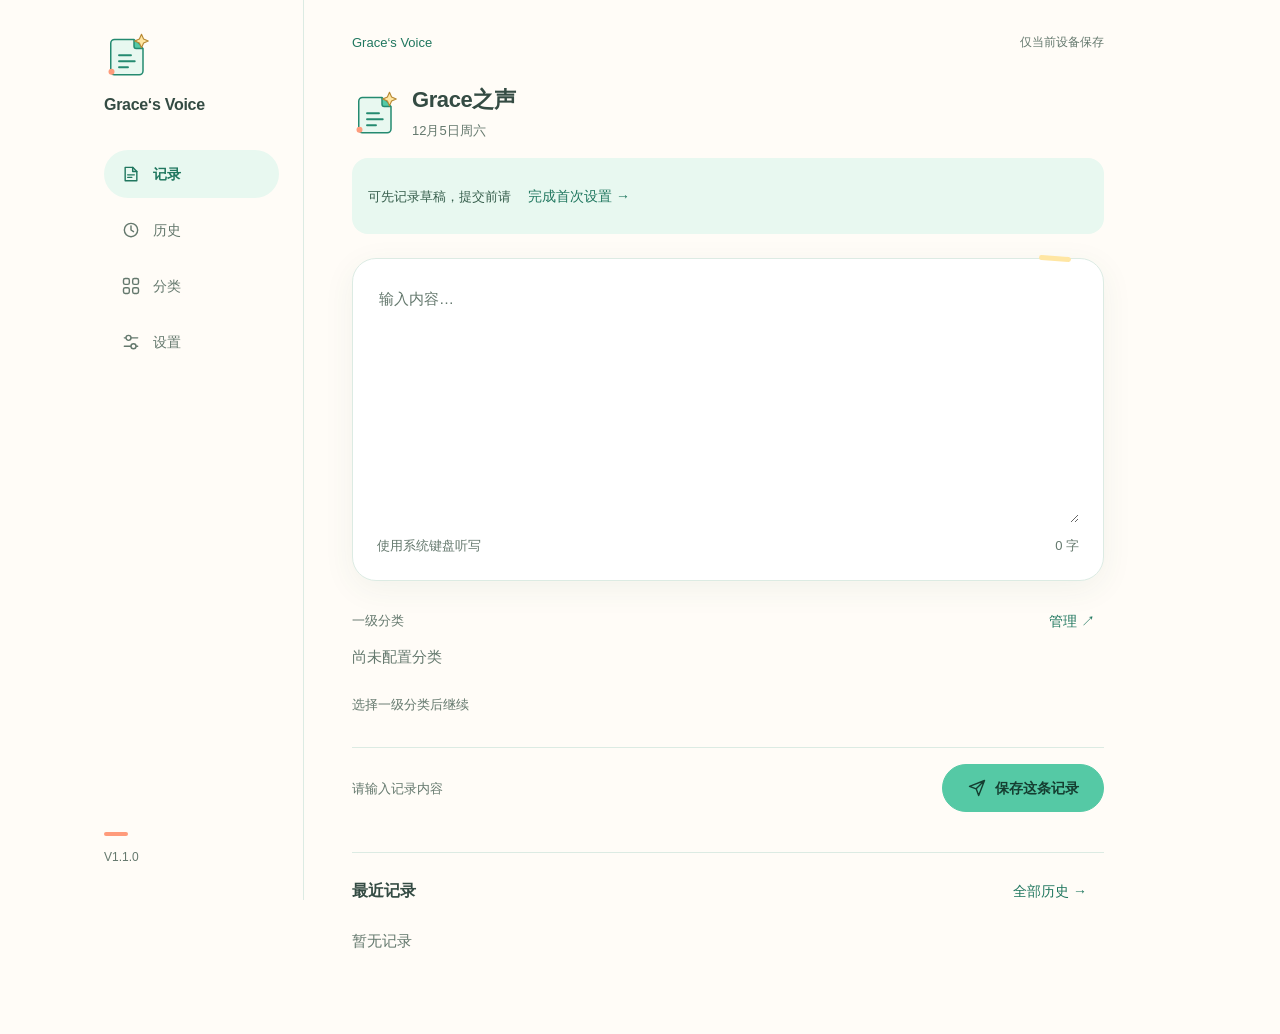
==== index.html @ b17ae425 "Add files via upload" ====
<!doctype html><html lang="zh-CN"><meta charset="utf-8"><meta name="referrer" content="no-referrer"><meta name="viewport" content="width=device-width,initial-scale=1,viewport-fit=cover"><meta name="theme-color" content="#55C9A5"><link rel="manifest" href="manifest.webmanifest"><link rel="apple-touch-icon" href="icon-192.png"><meta name="apple-mobile-web-app-capable" content="yes"><title>Grace‘s Voice</title><link rel="stylesheet" href="design-system.css"><link rel="icon" type="image/svg+xml" href="brand-icon.svg"><div class="shell"><aside class="sidebar"><div class="mark"><svg class="brand-symbol" viewBox="0 0 64 64" aria-hidden="true" xmlns="http://www.w3.org/2000/svg"><path d="M14 10h26l12 12v30a5 5 0 0 1-5 5H14a5 5 0 0 1-5-5V15a5 5 0 0 1 5-5Z" fill="#E8F8F0" stroke="#248A70" stroke-width="2" stroke-linejoin="round"/><path d="M40 10v9a3 3 0 0 0 3 3h9" fill="#55C9A5" stroke="#248A70" stroke-width="2" stroke-linejoin="round"/><path d="M20 31h16M20 39h21M20 47h12" stroke="#248A70" stroke-width="2.5" stroke-linecap="round"/><path d="m50 3 2.8 6.2L59 12l-6.2 2.8L50 21l-2.8-6.2L41 12l6.2-2.8Z" fill="#FFE6A3" stroke="#B78832" stroke-width="1.5" stroke-linejoin="round"/><circle cx="10" cy="53" r="4" fill="#FF9B7B"/></svg></div><div class="brand">Grace‘s Voice</div><div class="nav" id="nav"></div><div class="sidefoot">V1.1.0</div></aside><main class="main" id="app"></main></div><nav class="bottomnav" id="bottom"></nav><div id="overlay"></div><div id="toast" role="status" aria-live="polite"></div><script src="core.js"></script><script src="config-transfer.js"></script><script src="binding.js"></script><script src="store.js"></script><script src="app.js"></script></html>
---- design-system.css ----
/* Grace‘s Voice · Fresh Journal / Playful Minimalism */
:root{
 --mint:#55c9a5;--mint-deep:#20775f;--mint-soft:#e8f8f0;--cream:#fffcf7;--coral:#ff9b7b;--yellow:#ffe6a3;
 --ink:#344b43;--muted:#64786d;--line:#dcebe3;--accent:var(--mint-deep);--bg:var(--cream);--paper:#fff;--danger:#a23f32;--warning-bg:#fff4d8;--warning-ink:#78591e;
 --font:-apple-system,BlinkMacSystemFont,"PingFang SC",sans-serif;
 --text-title:22px;--text-section:16px;--text-body:15px;--text-action:14px;--text-meta:13px;--text-fine:12px;
 --s1:4px;--s2:8px;--s3:12px;--s4:16px;--s6:24px;--s8:32px;--gutter:20px;
 --r-field:16px;--r-card:24px;--r-pill:999px;--control:44px;--field:48px;--icon:20px;
 --ease:cubic-bezier(.2,.7,.2,1);--duration:180ms;--shadow:0 8px 32px #345d4710;
}
*{box-sizing:border-box}body{margin:0;background:var(--bg);color:var(--ink);font:var(--text-body)/1.65 var(--font);-webkit-font-smoothing:antialiased}button,input,textarea,select{font:inherit;color:inherit}button,a{touch-action:manipulation}button{display:inline-flex;align-items:center;justify-content:center;gap:var(--s2);cursor:pointer;min-height:var(--control);padding:var(--s2) var(--s4);border:1px solid var(--line);border-radius:var(--r-pill);background:var(--paper);font-size:var(--text-action);font-weight:500;line-height:1.45;transition:background var(--duration),border-color var(--duration),transform var(--duration) var(--ease);overflow-wrap:anywhere}button:hover{background:var(--mint-soft);border-color:#afdcca}button:active{transform:scale(.97)}button:focus-visible,a:focus-visible,summary:focus-visible{outline:3px solid var(--mint-deep);outline-offset:3px}button:disabled{background:#edf2ef;border-color:#e0e8e3;color:#728078;cursor:not-allowed;transform:none}.primary{background:var(--mint);border-color:var(--mint);color:#153e31;font-weight:650}.primary:hover{background:#71d4b4;border-color:#71d4b4}.ghost{background:transparent;border-color:transparent;color:var(--mint-deep)}.danger{color:var(--danger)}.danger:hover{background:#fff0e9;border-color:var(--coral)}a{color:var(--mint-deep)}.muted,small{color:var(--muted)}small{font-size:var(--text-meta)}h1,h2,h3,p{overflow-wrap:anywhere}h1{font-size:var(--text-title);line-height:1.4;font-weight:650;letter-spacing:-.4px;margin:0}h2,h3{font-size:var(--text-section);line-height:1.5;font-weight:600;margin:0}p{margin:var(--s4) 0}.icon{width:var(--icon);height:var(--icon);flex:none;vertical-align:middle;stroke:currentColor;fill:none;stroke-width:1.7;stroke-linecap:round;stroke-linejoin:round}.brand-symbol{width:40px;height:40px;flex:none;vertical-align:middle}.shell{max-width:1120px;margin:auto;display:grid;grid-template-columns:224px minmax(0,1fr);min-height:100vh}.sidebar{position:sticky;top:0;height:100vh;display:flex;flex-direction:column;padding:var(--s8) var(--s6);border-right:1px solid var(--line)}.brand{font-size:var(--text-section);font-weight:650;letter-spacing:-.3px;white-space:nowrap;margin:var(--s3) 0 var(--s8)}.mark{display:block}.mark .brand-symbol{width:48px;height:48px}.nav{display:flex;flex-direction:column;gap:var(--s2)}.nav button{justify-content:flex-start;border-color:transparent;background:transparent;color:var(--muted);gap:var(--s3);min-height:48px}.nav button.active{background:var(--mint-soft);color:var(--mint-deep);font-weight:600}.sidefoot{margin-top:auto;font-size:var(--text-fine);color:var(--muted)}.sidefoot:before{content:'';display:block;width:24px;height:4px;background:var(--coral);border-radius:var(--r-pill);margin-bottom:var(--s3)}.main{padding:var(--s8) 48px 64px;width:100%;min-width:0;max-width:848px}.top{display:flex;align-items:center;justify-content:space-between;gap:var(--s3);margin-bottom:var(--s8);flex-wrap:wrap}.eyebrow{font-size:var(--text-meta);font-weight:500;color:var(--mint-deep)}.proto{font-size:var(--text-fine);color:var(--muted)}.pageheading{margin-bottom:var(--s6)}.homeheading{display:flex;align-items:center;gap:var(--s3)}.homeheading .titles{min-width:0}.date{color:var(--muted);font-size:var(--text-meta);margin-top:var(--s1)}.homeheading .brand-symbol{width:48px;height:48px}.lead{font-size:var(--text-meta);color:var(--muted);margin:var(--s2) 0 var(--s6)}.editor{margin-top:var(--s6);background:var(--paper);border:1px solid var(--line);border-radius:var(--r-card);padding:var(--s6);box-shadow:var(--shadow);position:relative;transition:border-color var(--duration),box-shadow var(--duration)}.editor:before{content:'';position:absolute;width:32px;height:5px;border-radius:var(--r-pill);background:var(--yellow);top:-3px;right:32px;transform:rotate(4deg)}.editor:focus-within{border-color:var(--mint);box-shadow:0 0 0 3px #55c9a51a,var(--shadow)}.editor textarea{display:block;width:100%;min-height:240px;max-height:50vh;resize:vertical;border:0;outline:0;background:transparent;font-size:var(--text-body);line-height:1.9}.editor textarea::placeholder{color:var(--muted)}.editorfoot{display:flex;align-items:center;justify-content:space-between;gap:var(--s3);font-size:var(--text-meta);color:var(--muted);padding-top:var(--s3)}.section{margin-top:var(--s6)}.sectionlabel{display:flex;align-items:center;justify-content:space-between;gap:var(--s2);font-size:var(--text-meta);color:var(--muted);margin-bottom:var(--s2)}.sectionlabel .ghost{min-height:32px;padding:var(--s1) var(--s2)}.chips{display:flex;flex-wrap:wrap;gap:var(--s2)}.chip{min-height:var(--control);padding:var(--s2) var(--s4);max-width:100%;background:var(--paper);border-color:var(--line);font-weight:500}.chip.selected{background:var(--mint-soft);color:var(--mint-deep);border-color:#86cdb4;animation:select-in var(--duration) var(--ease)}.chip .icon{width:16px;height:16px}.secondary-tags .chip{background:transparent;border-style:dashed}.secondary-tags .chip.selected{background:var(--mint-soft);border-style:solid}.target{font-size:var(--text-meta);color:var(--mint-deep);overflow-wrap:anywhere;margin-top:var(--s4);padding-left:var(--s2);border-left:2px solid var(--mint)}.savebar{display:flex;align-items:center;justify-content:space-between;gap:var(--s3);margin-top:var(--s6);padding:var(--s4) 0;background:var(--bg);border-top:1px solid var(--line)}.savebar .primary{min-height:48px;flex:none;padding:var(--s3) var(--s6)}.savebar .hint{max-width:45%}.hint{font-size:var(--text-meta);color:var(--muted)}.recent{margin-top:var(--s6);padding-top:var(--s4);border-top:1px solid var(--line)}.recent .sectionlabel{font-size:var(--text-section);font-weight:600;color:var(--ink);margin:0}.row{display:flex;align-items:center;justify-content:space-between;gap:var(--s3)}.record{display:block;width:100%;text-align:left;background:transparent;border:0;border-bottom:1px solid var(--line);border-radius:0;padding:var(--s6) 0;line-height:1.65;font-weight:400}.record:hover{background:#e8f8f055;border-color:var(--line)}.record:active{transform:none}.record .row{align-items:flex-start;font-size:var(--text-meta);flex-wrap:wrap;gap:var(--s2)}.record p{font-size:var(--text-body);margin:var(--s3) 0 var(--s2);white-space:nowrap;overflow:hidden;text-overflow:ellipsis}.record small{font-size:var(--text-meta)}.badge{display:inline-flex;align-items:center;gap:var(--s1);font-size:var(--text-fine);line-height:1.6;background:var(--mint-soft);color:var(--mint-deep);border-radius:var(--r-pill);padding:var(--s1) var(--s2);white-space:nowrap}.badge:before{content:'';width:5px;height:5px;background:currentColor;border-radius:50%}.badge.local{background:var(--warning-bg);color:var(--warning-ink)}.panel{padding:var(--s6);margin:var(--s6) 0;background:var(--paper);border:1px solid var(--line);border-radius:var(--r-card)}.panel>h2{display:flex;align-items:center;gap:var(--s2)}.panel>h2:before{content:'';width:4px;height:16px;border-radius:var(--r-pill);background:var(--mint)}.panel>button{margin-top:var(--s2)}.categoryselector select{flex:1;min-width:0}.categoryselector button{flex:none}.mappinglist .section{margin-bottom:var(--s3)}.child{padding:var(--s4) 0;border-top:1px solid var(--line)}.child>div{min-width:0}.child button{flex:none}.path{font-size:var(--text-meta);color:var(--muted);overflow-wrap:anywhere;margin-top:var(--s1)}label{display:block;font-size:var(--text-meta);color:var(--muted);margin:var(--s4) 0 var(--s2)}input,select{width:100%;min-height:var(--field);background:var(--paper);border:1px solid var(--line);border-radius:var(--r-field);padding:var(--s3) var(--s4);outline:0;transition:border-color var(--duration),box-shadow var(--duration)}input:focus,select:focus{border-color:var(--mint-deep);box-shadow:0 0 0 3px #55c9a522}input::placeholder{color:var(--muted)}.notice{font-size:var(--text-meta);background:var(--mint-soft);color:#365e4c;border-radius:var(--r-field);padding:var(--s4);margin:var(--s4) 0;overflow-wrap:anywhere}.warning{background:var(--warning-bg);color:var(--warning-ink)}.error{font-size:var(--text-meta);color:var(--danger);min-height:24px;margin-top:var(--s2)}.detailbody{white-space:pre-wrap;overflow-wrap:anywhere;font-size:var(--text-body);line-height:1.9;margin:var(--s6) 0}.meta{display:grid;grid-template-columns:80px minmax(0,1fr);gap:var(--s3);font-size:var(--text-meta);overflow-wrap:anywhere;border-top:1px solid var(--line);padding-top:var(--s4)}.meta dt{color:var(--muted)}.meta dd{margin:0}.modalback{position:fixed;inset:0;z-index:20;background:#244a3a40;backdrop-filter:blur(5px);display:grid;place-items:center;padding:var(--s6);animation:fade-in var(--duration) var(--ease)}.modal{background:var(--bg);width:100%;max-width:480px;max-height:88dvh;overflow:auto;overscroll-behavior:contain;border-radius:var(--r-card);padding:var(--s6);box-shadow:0 24px 80px #1e44332b;animation:sheet-in 220ms var(--ease)}.modal>.row{margin-bottom:var(--s4);align-items:flex-start}.modal>.row h2{padding-top:var(--s2)}.modal>.row>.ghost{width:44px;flex:none;padding:0;background:var(--mint-soft)}.modal p{font-size:var(--text-body);color:var(--muted)}.modal p.hint{font-size:var(--text-meta)}.modal .actions{display:flex;justify-content:flex-end;flex-wrap:wrap;gap:var(--s2);margin-top:var(--s6);padding-top:var(--s4);border-top:1px solid var(--line)}.modal pre{font:var(--text-meta)/1.8 var(--font);white-space:pre-wrap;overflow-wrap:anywhere;background:var(--paper);border-radius:var(--r-field);padding:var(--s4)}.toast{position:fixed;z-index:40;left:50%;bottom:var(--s8);transform:translateX(-50%);max-width:calc(100% - 40px);width:max-content;background:#244f40;color:white;border:1px solid #55c9a550;border-radius:var(--r-field);padding:var(--s3) var(--s4);font-size:var(--text-meta);box-shadow:var(--shadow);display:flex;align-items:center;gap:var(--s3);animation:toast-in 200ms var(--ease)}.toast .brand-symbol{width:28px;height:28px}.steps{display:flex;gap:var(--s2);margin:var(--s6) 0}.steps i{height:4px;flex:1;background:var(--line);border-radius:var(--r-pill)}.steps i.on{background:var(--mint)}.guide-mark{display:flex;justify-content:center;padding:var(--s2) 0}.guide-mark .brand-symbol,.empty .brand-symbol{width:64px;height:64px}.empty{text-align:center;padding:var(--s8) var(--s4);color:var(--muted)}.empty .brand-symbol{display:block;margin:0 auto var(--s4)}.empty button{margin-top:var(--s4)}.demo{margin-top:var(--s8);border-top:1px dashed var(--line);padding-top:var(--s4);font-size:var(--text-fine);color:var(--muted)}.demo summary{cursor:pointer;min-height:32px}.demo .chips{margin-top:var(--s3)}.demo button{font-size:var(--text-meta)}.bottomnav{display:none}.fakekeyboard{display:none}.keyboard .fakekeyboard{display:block;position:fixed;bottom:0;left:0;right:0;height:220px;z-index:9;background:#e8efea;color:var(--muted);padding:var(--s4);text-align:center}.keyboard .savebar{position:fixed;bottom:220px;left:0;right:0;padding:var(--s3) var(--gutter);z-index:10}.keyboard .bottomnav{display:none}.keyboard .main{padding-bottom:320px}.switchrow{display:flex;align-items:center;gap:var(--s2);margin:var(--s4) 0}.switchrow input{width:20px}.back{padding-left:0}.page-enter{animation:fade-in 200ms var(--ease)}
@keyframes fade-in{from{opacity:.3}to{opacity:1}}@keyframes sheet-in{from{opacity:0;transform:translateY(12px)}to{opacity:1;transform:translateY(0)}}@keyframes toast-in{from{opacity:0;transform:translate(-50%,8px)}to{opacity:1;transform:translate(-50%,0)}}@keyframes select-in{from{transform:scale(.96)}to{transform:scale(1)}}
@media(max-width:700px){.shell{display:block}.sidebar{display:none}.main{padding:var(--s6) var(--gutter) calc(112px + env(safe-area-inset-bottom));max-width:100%}.top{margin-bottom:var(--s6);gap:var(--s1);display:flex;align-items:baseline}.eyebrow{font-size:var(--text-fine)}.proto{font-size:var(--text-fine)}.homeheading .brand-symbol{width:44px;height:44px}.editor{padding:var(--s4);margin-top:var(--s6)}.editor textarea{min-height:208px;font-size:var(--text-section)}input,select{font-size:var(--text-section)}/* iOS focus zoom prevention: editable fields use the section-size token. */.savebar{position:sticky;bottom:calc(72px + env(safe-area-inset-bottom));z-index:5;padding:var(--s3) 0;gap:var(--s2)}.savebar .primary{padding:var(--s3) var(--s4)}.bottomnav{display:flex;position:fixed;left:0;right:0;bottom:0;z-index:8;justify-content:space-around;background:#fffcf7f5;backdrop-filter:blur(16px);border-top:1px solid var(--line);padding:var(--s2) var(--s3) calc(var(--s2) + env(safe-area-inset-bottom))}.bottomnav button{min-height:52px;min-width:64px;display:flex;flex-direction:column;gap:var(--s1);border:0;background:transparent;padding:var(--s1) var(--s3);font-size:var(--text-fine);color:var(--muted)}.bottomnav button.active{background:var(--mint-soft);color:var(--mint-deep);font-weight:600;border-radius:var(--r-field)}.bottomnav span{display:flex}.modalback{align-items:end;padding:0}.modal{border-radius:var(--r-card) var(--r-card) 0 0;padding:var(--s6) var(--gutter) calc(var(--s6) + env(safe-area-inset-bottom));max-height:90dvh}.modal:before{content:'';display:block;width:32px;height:4px;background:#c3dccc;border-radius:var(--r-pill);margin:-8px auto var(--s4)}.panel{padding:var(--s4)}.pageheading{gap:var(--s2)}.pageheading>button{padding:var(--s2) var(--s3)}.toast{bottom:calc(88px + env(safe-area-inset-bottom))}.keyboard-open .bottomnav{display:none}.keyboard-open .savebar{position:fixed;bottom:var(--kb,0px);left:0;right:0;padding:var(--s3) var(--gutter);z-index:10}.keyboard-open .main{padding-bottom:160px}.keyboard-open .editor textarea{min-height:128px}.keyboard-open .toast{bottom:calc(var(--kb,0px) + 80px)}}
@media(prefers-reduced-motion:reduce){*,*:before,*:after{animation:none!important;transition:none!important;scroll-behavior:auto!important}button:active{transform:none}}
/* Production form and save guard, using the approved tokens. */
.configinput{display:block;width:100%;min-height:120px;padding:var(--s4);border:1px solid var(--line);border-radius:var(--r-field);background:var(--paper);font:var(--text-section)/1.6 var(--font);overflow-wrap:anywhere}.configinput:focus{outline:2px solid var(--mint)}.saving button{pointer-events:none;opacity:.7}.modal{max-height:calc(90dvh - var(--kb,0px))}.modalback{padding-bottom:var(--kb,0px)}
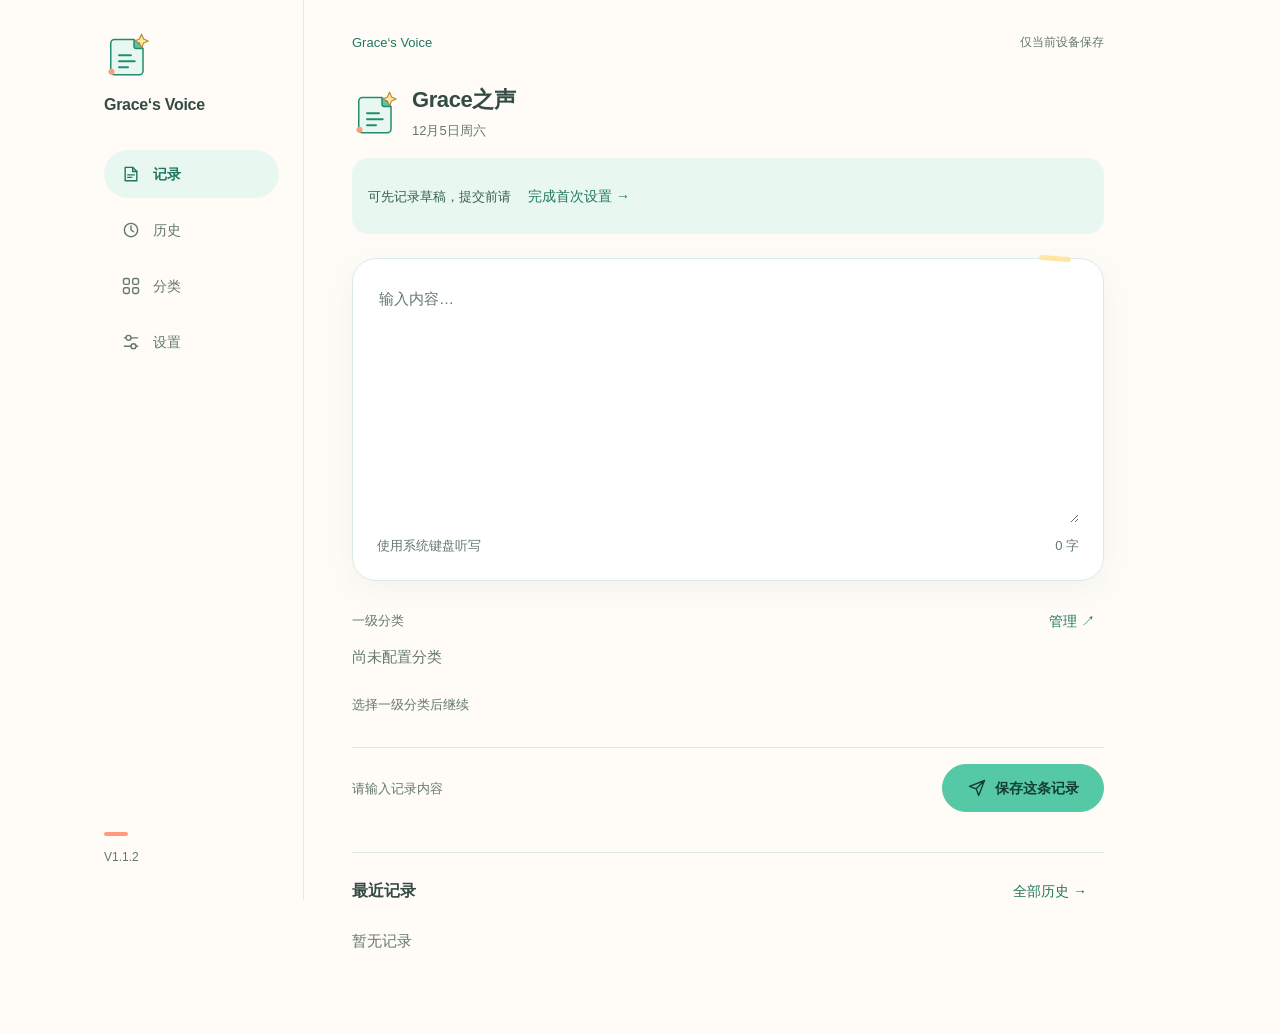
==== commit 28ef2403: "Add files via upload" ====
--- a/index.html
+++ b/index.html
@@ -1 +1 @@
-<!doctype html><html lang="zh-CN"><meta charset="utf-8"><meta name="referrer" content="no-referrer"><meta name="viewport" content="width=device-width,initial-scale=1,viewport-fit=cover"><meta name="theme-color" content="#55C9A5"><link rel="manifest" href="manifest.webmanifest"><link rel="apple-touch-icon" href="icon-192.png"><meta name="apple-mobile-web-app-capable" content="yes"><title>Grace‘s Voice</title><link rel="stylesheet" href="design-system.css"><link rel="icon" type="image/svg+xml" href="brand-icon.svg"><div class="shell"><aside class="sidebar"><div class="mark"><svg class="brand-symbol" viewBox="0 0 64 64" aria-hidden="true" xmlns="http://www.w3.org/2000/svg"><path d="M14 10h26l12 12v30a5 5 0 0 1-5 5H14a5 5 0 0 1-5-5V15a5 5 0 0 1 5-5Z" fill="#E8F8F0" stroke="#248A70" stroke-width="2" stroke-linejoin="round"/><path d="M40 10v9a3 3 0 0 0 3 3h9" fill="#55C9A5" stroke="#248A70" stroke-width="2" stroke-linejoin="round"/><path d="M20 31h16M20 39h21M20 47h12" stroke="#248A70" stroke-width="2.5" stroke-linecap="round"/><path d="m50 3 2.8 6.2L59 12l-6.2 2.8L50 21l-2.8-6.2L41 12l6.2-2.8Z" fill="#FFE6A3" stroke="#B78832" stroke-width="1.5" stroke-linejoin="round"/><circle cx="10" cy="53" r="4" fill="#FF9B7B"/></svg></div><div class="brand">Grace‘s Voice</div><div class="nav" id="nav"></div><div class="sidefoot">V1.1.0</div></aside><main class="main" id="app"></main></div><nav class="bottomnav" id="bottom"></nav><div id="overlay"></div><div id="toast" role="status" aria-live="polite"></div><script src="core.js"></script><script src="config-transfer.js"></script><script src="binding.js"></script><script src="store.js"></script><script src="app.js"></script></html>+<!doctype html><html lang="zh-CN"><meta charset="utf-8"><meta name="referrer" content="no-referrer"><meta name="viewport" content="width=device-width,initial-scale=1,viewport-fit=cover"><meta name="theme-color" content="#55C9A5"><link rel="manifest" href="manifest.webmanifest"><link rel="apple-touch-icon" href="icon-192.png"><meta name="apple-mobile-web-app-capable" content="yes"><title>Grace‘s Voice</title><link rel="stylesheet" href="design-system.css"><link rel="icon" type="image/svg+xml" href="brand-icon.svg"><div class="shell"><aside class="sidebar"><div class="mark"><svg class="brand-symbol" viewBox="0 0 64 64" aria-hidden="true" xmlns="http://www.w3.org/2000/svg"><path d="M14 10h26l12 12v30a5 5 0 0 1-5 5H14a5 5 0 0 1-5-5V15a5 5 0 0 1 5-5Z" fill="#E8F8F0" stroke="#248A70" stroke-width="2" stroke-linejoin="round"/><path d="M40 10v9a3 3 0 0 0 3 3h9" fill="#55C9A5" stroke="#248A70" stroke-width="2" stroke-linejoin="round"/><path d="M20 31h16M20 39h21M20 47h12" stroke="#248A70" stroke-width="2.5" stroke-linecap="round"/><path d="m50 3 2.8 6.2L59 12l-6.2 2.8L50 21l-2.8-6.2L41 12l6.2-2.8Z" fill="#FFE6A3" stroke="#B78832" stroke-width="1.5" stroke-linejoin="round"/><circle cx="10" cy="53" r="4" fill="#FF9B7B"/></svg></div><div class="brand">Grace‘s Voice</div><div class="nav" id="nav"></div><div class="sidefoot">V1.1.2</div></aside><main class="main" id="app"></main></div><nav class="bottomnav" id="bottom"></nav><div id="overlay"></div><div id="toast" role="status" aria-live="polite"></div><script src="core.js"></script><script src="config-transfer.js"></script><script src="binding.js"></script><script src="store.js"></script><script src="app.js"></script></html>
